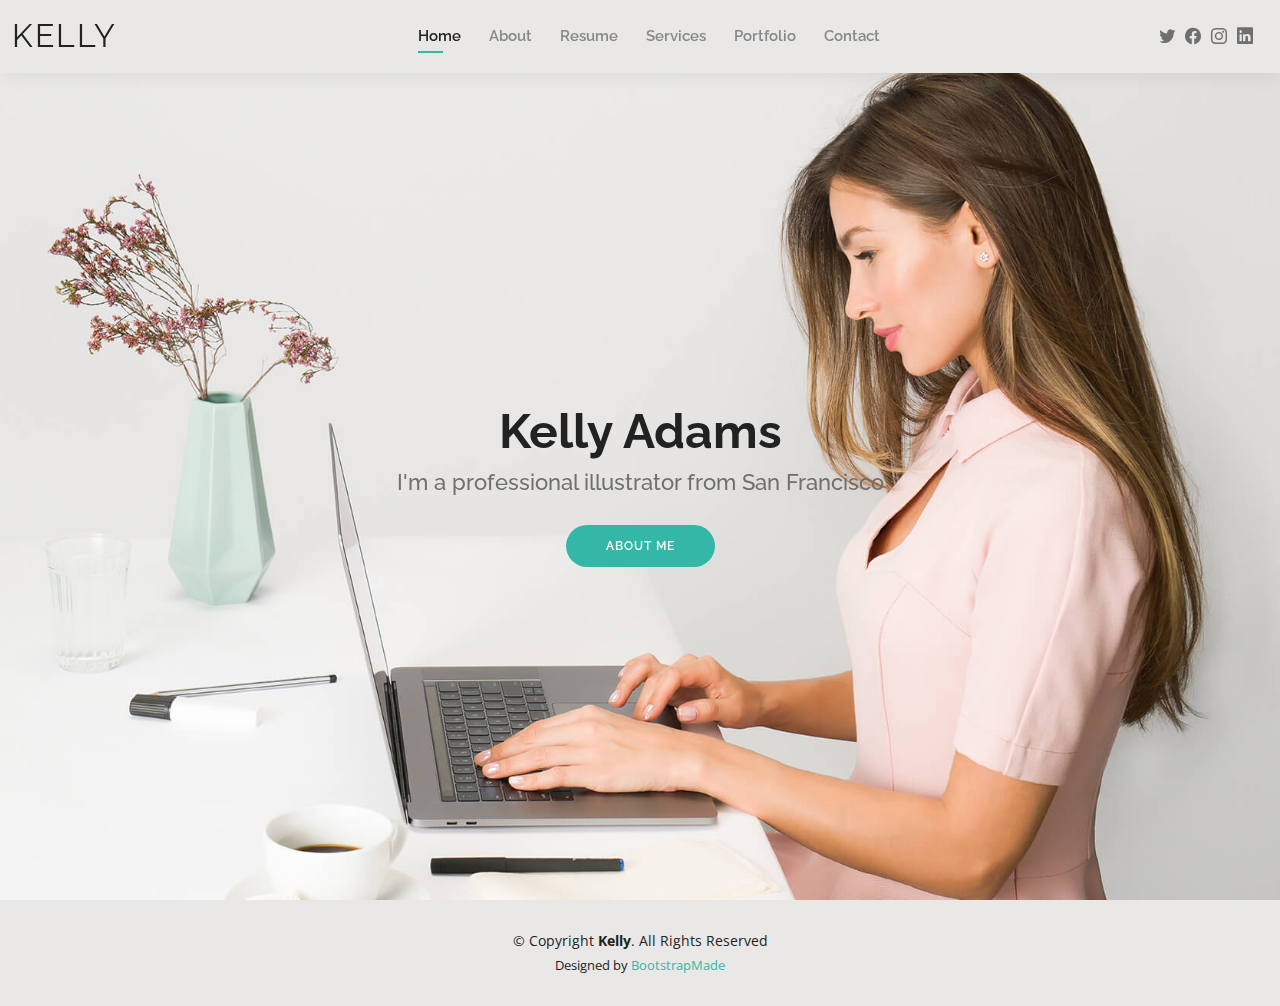
==== index.html @ 6302f12e "1" ====
<!DOCTYPE html>
<html lang="en">

<head>
  <meta charset="utf-8">
  <meta content="width=device-width, initial-scale=1.0" name="viewport">

  <title>Kelly Bootstrap Template - Index</title>
  <meta content="" name="description">
  <meta content="" name="keywords">

  <!-- Favicons -->
  <link href="assets/img/favicon.png" rel="icon">
  <link href="assets/img/apple-touch-icon.png" rel="apple-touch-icon">

  <!-- Google Fonts -->
  <link href="https://fonts.googleapis.com/css?family=Open+Sans:300,300i,400,400i,600,600i,700,700i|Raleway:300,300i,400,400i,500,500i,600,600i,700,700i|Poppins:300,300i,400,400i,500,500i,600,600i,700,700i" rel="stylesheet">

  <!-- Vendor CSS Files -->
  <link href="assets/vendor/aos/aos.css" rel="stylesheet">
  <link href="assets/vendor/bootstrap/css/bootstrap.min.css" rel="stylesheet">
  <link href="assets/vendor/bootstrap-icons/bootstrap-icons.css" rel="stylesheet">
  <link href="assets/vendor/boxicons/css/boxicons.min.css" rel="stylesheet">
  <link href="assets/vendor/glightbox/css/glightbox.min.css" rel="stylesheet">
  <link href="assets/vendor/swiper/swiper-bundle.min.css" rel="stylesheet">

  <!-- Template Main CSS File -->
  <link href="assets/css/style.css" rel="stylesheet">

  <!-- =======================================================
  * Template Name: Kelly - v4.5.0
  * Template URL: https://bootstrapmade.com/kelly-free-bootstrap-cv-resume-html-template/
  * Author: BootstrapMade.com
  * License: https://bootstrapmade.com/license/
  ======================================================== -->
</head>

<body>

  <!-- ======= Header ======= -->
  <header id="header" class="fixed-top">
    <div class="container-fluid d-flex justify-content-between align-items-center">

      <h1 class="logo me-auto me-lg-0"><a href="index.html">Kelly</a></h1>
      <!-- Uncomment below if you prefer to use an image logo -->
      <!-- <a href="index.html" class="logo"><img src="assets/img/logo.png" alt="" class="img-fluid"></a>-->

      <nav id="navbar" class="navbar order-last order-lg-0">
        <ul>
          <li><a class="active" href="index.html">Home</a></li>
          <li><a href="about.html">About</a></li>
          <li><a href="resume.html">Resume</a></li>
          <li><a href="services.html">Services</a></li>
          <li><a href="portfolio.html">Portfolio</a></li>
          <li><a href="contact.html">Contact</a></li>
        </ul>
        <i class="bi bi-list mobile-nav-toggle"></i>
      </nav><!-- .navbar -->

      <div class="header-social-links">
        <a href="#" class="twitter"><i class="bi bi-twitter"></i></a>
        <a href="#" class="facebook"><i class="bi bi-facebook"></i></a>
        <a href="#" class="instagram"><i class="bi bi-instagram"></i></a>
        <a href="#" class="linkedin"><i class="bi bi-linkedin"></i></i></a>
      </div>

    </div>

  </header><!-- End Header -->

  <!-- ======= Hero Section ======= -->
  <section id="hero" class="d-flex align-items-center">
    <div class="container d-flex flex-column align-items-center" data-aos="zoom-in" data-aos-delay="100">
      <h1>Kelly Adams</h1>
      <h2>I'm a professional illustrator from San Francisco</h2>
      <a href="about.html" class="btn-about">About Me</a>
    </div>
  </section><!-- End Hero -->

  <!-- ======= Footer ======= -->
  <footer id="footer">
    <div class="container">
      <div class="copyright">
        &copy; Copyright <strong><span>Kelly</span></strong>. All Rights Reserved
      </div>
      <div class="credits">
        <!-- All the links in the footer should remain intact. -->
        <!-- You can delete the links only if you purchased the pro version. -->
        <!-- Licensing information: https://bootstrapmade.com/license/ -->
        <!-- Purchase the pro version with working PHP/AJAX contact form: https://bootstrapmade.com/kelly-free-bootstrap-cv-resume-html-template/ -->
        Designed by <a href="https://bootstrapmade.com/">BootstrapMade</a>
      </div>
    </div>
  </footer><!-- End  Footer -->

  <div id="preloader"></div>
  <a href="#" class="back-to-top d-flex align-items-center justify-content-center"><i class="bi bi-arrow-up-short"></i></a>

  <!-- Vendor JS Files -->
  <script src="assets/vendor/aos/aos.js"></script>
  <script src="assets/vendor/bootstrap/js/bootstrap.bundle.min.js"></script>
  <script src="assets/vendor/glightbox/js/glightbox.min.js"></script>
  <script src="assets/vendor/isotope-layout/isotope.pkgd.min.js"></script>
  <script src="assets/vendor/php-email-form/validate.js"></script>
  <script src="assets/vendor/purecounter/purecounter.js"></script>
  <script src="assets/vendor/swiper/swiper-bundle.min.js"></script>
  <script src="assets/vendor/waypoints/noframework.waypoints.js"></script>

  <!-- Template Main JS File -->
  <script src="assets/js/main.js"></script>

</body>

</html>
---- assets/css/style.css ----
/**
* Template Name: Kelly - v4.5.0
* Template URL: https://bootstrapmade.com/kelly-free-bootstrap-cv-resume-html-template/
* Author: BootstrapMade.com
* License: https://bootstrapmade.com/license/
*/

/*--------------------------------------------------------------
# General
--------------------------------------------------------------*/
body {
  font-family: "Open Sans", sans-serif;
  color: #444444;
}

a {
  color: #34b7a7;
  text-decoration: none;
}

a:hover {
  color: #51cdbe;
  text-decoration: none;
}

h1, h2, h3, h4, h5, h6 {
  font-family: "Raleway", sans-serif;
}

#main {
  margin-top: 50px;
}
@media (max-width: 992px) {
  #main {
    margin-top: 30px;
  }
}

/*--------------------------------------------------------------
# Preloader
--------------------------------------------------------------*/
#preloader {
  position: fixed;
  top: 0;
  left: 0;
  right: 0;
  bottom: 0;
  z-index: 9999;
  overflow: hidden;
  background: #fff;
}

#preloader:before {
  content: "";
  position: fixed;
  top: calc(50% - 30px);
  left: calc(50% - 30px);
  border: 6px solid #34b7a7;
  border-top-color: #dcf5f2;
  border-radius: 50%;
  width: 60px;
  height: 60px;
  -webkit-animation: animate-preloader 1s linear infinite;
  animation: animate-preloader 1s linear infinite;
}

@-webkit-keyframes animate-preloader {
  0% {
    transform: rotate(0deg);
  }
  100% {
    transform: rotate(360deg);
  }
}

@keyframes animate-preloader {
  0% {
    transform: rotate(0deg);
  }
  100% {
    transform: rotate(360deg);
  }
}
/*--------------------------------------------------------------
# Back to top button
--------------------------------------------------------------*/
.back-to-top {
  position: fixed;
  visibility: hidden;
  opacity: 0;
  right: 15px;
  bottom: 15px;
  z-index: 996;
  background: #34b7a7;
  width: 40px;
  height: 40px;
  border-radius: 50px;
  transition: all 0.4s;
}
.back-to-top i {
  font-size: 24px;
  color: #fff;
  line-height: 0;
}
.back-to-top:hover {
  background: #49cbbb;
  color: #fff;
}
.back-to-top.active {
  visibility: visible;
  opacity: 1;
}

/*--------------------------------------------------------------
# Header
--------------------------------------------------------------*/
#header {
  background: #e9e8e6;
  box-shadow: 0px 0px 25px 0 rgba(0, 0, 0, 0.08);
  z-index: 997;
  padding: 15px 0;
}
#header .logo {
  font-size: 32px;
  margin: 0;
  padding: 0;
  line-height: 1;
  font-weight: 400;
  letter-spacing: 2px;
  text-transform: uppercase;
}
#header .logo a {
  color: #222222;
}
#header .logo img {
  max-height: 40px;
}
@media (max-width: 992px) {
  #header .logo {
    font-size: 28px;
  }
}

/*--------------------------------------------------------------
# Header Social Links
--------------------------------------------------------------*/
.header-social-links {
  padding-right: 15px;
}
.header-social-links a {
  color: #6f6f6f;
  padding-left: 6px;
  display: inline-block;
  line-height: 0px;
  transition: 0.3s;
  font-size: 16px;
}
.header-social-links a:hover {
  color: #34b7a7;
}

/*--------------------------------------------------------------
# Navigation Menu
--------------------------------------------------------------*/
/**
* Desktop Navigation 
*/
.navbar {
  padding: 0;
}
.navbar ul {
  margin: 0;
  padding: 0;
  display: flex;
  list-style: none;
  align-items: center;
}
.navbar li {
  position: relative;
  padding: 10px 0 10px 28px;
}
.navbar a, .navbar a:focus {
  display: flex;
  align-items: center;
  justify-content: space-between;
  font-family: "Raleway", sans-serif;
  font-size: 15px;
  font-weight: 600;
  color: #888888;
  white-space: nowrap;
  transition: 0.3s;
  position: relative;
}
.navbar a i, .navbar a:focus i {
  font-size: 12px;
  line-height: 0;
  margin-left: 5px;
}
.navbar > ul > li > a:before {
  content: "";
  position: absolute;
  width: 0;
  height: 2px;
  bottom: -5px;
  left: 0;
  background-color: #34b7a7;
  visibility: hidden;
  width: 0px;
  transition: all 0.3s ease-in-out 0s;
}
.navbar a:hover:before, .navbar li:hover > a:before, .navbar .active:before {
  visibility: visible;
  width: 25px;
}
.navbar a:hover, .navbar .active, .navbar .active:focus, .navbar li:hover > a {
  color: #222222;
}
.navbar .dropdown ul {
  display: block;
  position: absolute;
  left: 14px;
  top: calc(100% + 30px);
  margin: 0;
  padding: 10px 0;
  z-index: 99;
  opacity: 0;
  visibility: hidden;
  background: #fff;
  box-shadow: 0px 0px 30px rgba(127, 137, 161, 0.25);
  transition: 0.3s;
  border-radius: 4px;
}
.navbar .dropdown ul li {
  min-width: 200px;
  padding: 0;
}
.navbar .dropdown ul a {
  padding: 10px 20px;
  font-size: 15px;
  text-transform: none;
  font-weight: 600;
}
.navbar .dropdown ul a i {
  font-size: 12px;
}
.navbar .dropdown ul a:hover, .navbar .dropdown ul .active:hover, .navbar .dropdown ul li:hover > a {
  color: #34b7a7;
}
.navbar .dropdown:hover > ul {
  opacity: 1;
  top: 100%;
  visibility: visible;
}
.navbar .dropdown .dropdown ul {
  top: 0;
  left: calc(100% - 30px);
  visibility: hidden;
}
.navbar .dropdown .dropdown:hover > ul {
  opacity: 1;
  top: 0;
  left: 100%;
  visibility: visible;
}
@media (max-width: 1366px) {
  .navbar .dropdown .dropdown ul {
    left: -90%;
  }
  .navbar .dropdown .dropdown:hover > ul {
    left: -100%;
  }
}

/**
* Mobile Navigation 
*/
.mobile-nav-toggle {
  color: #222222;
  font-size: 28px;
  cursor: pointer;
  display: none;
  line-height: 0;
  transition: 0.5s;
}
.mobile-nav-toggle.bi-x {
  color: #fff;
}

@media (max-width: 991px) {
  .mobile-nav-toggle {
    display: block;
  }

  .navbar ul {
    display: none;
  }
}
.navbar-mobile {
  position: fixed;
  overflow: hidden;
  top: 0;
  right: 0;
  left: 0;
  bottom: 0;
  background: rgba(9, 9, 9, 0.9);
  transition: 0.3s;
  z-index: 999;
}
.navbar-mobile .mobile-nav-toggle {
  position: absolute;
  top: 15px;
  right: 15px;
}
.navbar-mobile ul {
  display: block;
  position: absolute;
  top: 55px;
  right: 15px;
  bottom: 15px;
  left: 15px;
  padding: 10px 0;
  border-radius: 10px;
  background-color: #fff;
  overflow-y: auto;
  transition: 0.3s;
}
.navbar-mobile a, .navbar-mobile a:focus {
  font-size: 15px;
  padding-right: 15px;
  color: #222222;
}
.navbar-mobile a:hover, .navbar-mobile .active, .navbar-mobile li:hover > a {
  color: #34b7a7;
}
.navbar-mobile .getstarted, .navbar-mobile .getstarted:focus {
  margin: 15px;
}
.navbar-mobile .dropdown ul {
  position: static;
  display: none;
  margin: 10px 20px;
  padding: 10px 0;
  z-index: 99;
  opacity: 1;
  visibility: visible;
  background: #fff;
  box-shadow: 0px 0px 30px rgba(127, 137, 161, 0.25);
}
.navbar-mobile .dropdown ul li {
  min-width: 200px;
}
.navbar-mobile .dropdown ul a {
  padding: 10px 20px;
}
.navbar-mobile .dropdown ul a i {
  font-size: 12px;
}
.navbar-mobile .dropdown ul a:hover, .navbar-mobile .dropdown ul .active:hover, .navbar-mobile .dropdown ul li:hover > a {
  color: #34b7a7;
}
.navbar-mobile .dropdown > .dropdown-active {
  display: block;
}

/*--------------------------------------------------------------
# Hero Section
--------------------------------------------------------------*/
#hero {
  width: 100%;
  height: 100vh;
  background: url("../img/hero-bg.jpg") top right;
  background-size: cover;
}
#hero .container {
  padding-top: 70px;
  position: relative;
}
@media (max-width: 992px) {
  #hero .container {
    padding-top: 58px;
  }
}
#hero h1 {
  margin: 0;
  font-size: 48px;
  font-weight: 700;
  line-height: 56px;
  color: #222222;
}
#hero h2 {
  color: #6f6f6f;
  margin: 10px 0 0 0;
  font-size: 22px;
}
#hero .btn-about {
  font-family: "Raleway", sans-serif;
  text-transform: uppercase;
  font-weight: 600;
  font-size: 12px;
  letter-spacing: 1px;
  display: inline-block;
  padding: 12px 40px;
  border-radius: 50px;
  transition: 0.5s;
  margin-top: 30px;
  color: #fff;
  background: #34b7a7;
}
#hero .btn-about:hover {
  background: #3dc8b7;
}
@media (min-width: 1024px) {
  #hero {
    background-attachment: fixed;
  }
}
@media (max-width: 992px) {
  #hero:before {
    content: "";
    background: rgba(255, 255, 255, 0.8);
    position: absolute;
    bottom: 0;
    top: 0;
    left: 0;
    right: 0;
  }
  #hero h1 {
    font-size: 28px;
    line-height: 36px;
  }
  #hero h2 {
    font-size: 18px;
    line-height: 24px;
  }
}

/*--------------------------------------------------------------
# Sections General
--------------------------------------------------------------*/
section {
  padding: 60px 0;
}

.section-bg {
  background-color: #e7f8f6;
}

.section-title {
  text-align: center;
  padding-bottom: 30px;
}
.section-title h2 {
  font-size: 32px;
  font-weight: bold;
  text-transform: uppercase;
  margin-bottom: 20px;
  padding-bottom: 20px;
  position: relative;
}
.section-title h2::after {
  content: "";
  position: absolute;
  display: block;
  width: 50px;
  height: 3px;
  background: #34b7a7;
  bottom: 0;
  left: calc(50% - 25px);
}
.section-title p {
  margin-bottom: 0;
}

/*--------------------------------------------------------------
# Cta
--------------------------------------------------------------*/
.cta {
  background: linear-gradient(rgba(0, 0, 0, 0.6), rgba(0, 0, 0, 0.6)), url("../img/bg-1.jpg") fixed center center;
  background-size: cover;
  padding: 80px 0;
}
.cta h3 {
  color: #fff;
  font-size: 28px;
  font-weight: 700;
}
.cta p {
  color: #fff;
}
.cta .cta-btn {
  font-family: "Raleway", sans-serif;
  text-transform: uppercase;
  font-weight: 500;
  font-size: 16px;
  letter-spacing: 1px;
  display: inline-block;
  padding: 8px 20px;
  border-radius: 2px;
  transition: 0.5s;
  margin: 10px;
  border: 2px solid #fff;
  color: #fff;
}
.cta .cta-btn:hover {
  background: #34b7a7;
  border: 2px solid #34b7a7;
}
@media (max-width: 1024px) {
  .cta {
    background-attachment: scroll;
  }
}
@media (min-width: 769px) {
  .cta .cta-btn-container {
    display: flex;
    align-items: center;
    justify-content: flex-end;
  }
}

/*--------------------------------------------------------------
# About
--------------------------------------------------------------*/
.about .content h3 {
  font-weight: 700;
  font-size: 26px;
  color: #555555;
}
.about .content ul {
  list-style: none;
  padding: 0;
}
.about .content ul li {
  padding-bottom: 10px;
}
.about .content ul i {
  font-size: 20px;
  padding-right: 2px;
  color: #34b7a7;
}
.about .content p:last-child {
  margin-bottom: 0;
}

/*--------------------------------------------------------------
# Skills
--------------------------------------------------------------*/
.skills .progress {
  height: 60px;
  display: block;
  background: none;
  border-radius: 0;
}
.skills .progress .skill {
  padding: 10px 0;
  margin: 0 0 6px 0;
  text-transform: uppercase;
  display: block;
  font-weight: 600;
  font-family: "Poppins", sans-serif;
  color: #222222;
}
.skills .progress .skill .val {
  float: right;
  font-style: normal;
}
.skills .progress-bar-wrap {
  background: #f3f3f3;
}
.skills .progress-bar {
  width: 1px;
  height: 10px;
  transition: 0.9s;
  background-color: #34b7a7;
}

/*--------------------------------------------------------------
# Facts
--------------------------------------------------------------*/
.facts .counters span {
  font-size: 48px;
  display: block;
  color: #34b7a7;
}
.facts .counters p {
  padding: 0;
  margin: 0 0 20px 0;
  font-family: "Raleway", sans-serif;
  font-size: 14px;
}

/*--------------------------------------------------------------
# Testimonials
--------------------------------------------------------------*/
.testimonials .section-header {
  margin-bottom: 40px;
}
.testimonials .testimonials-carousel, .testimonials .testimonials-slider {
  overflow: hidden;
}
.testimonials .testimonial-item {
  text-align: center;
}
.testimonials .testimonial-item .testimonial-img {
  width: 120px;
  border-radius: 50%;
  border: 4px solid #fff;
  margin: 0 auto;
}
.testimonials .testimonial-item h3 {
  font-size: 20px;
  font-weight: bold;
  margin: 10px 0 5px 0;
  color: #111;
}
.testimonials .testimonial-item h4 {
  font-size: 14px;
  color: #999;
  margin: 0 0 15px 0;
}
.testimonials .testimonial-item .quote-icon-left, .testimonials .testimonial-item .quote-icon-right {
  color: #c8efea;
  font-size: 26px;
}
.testimonials .testimonial-item .quote-icon-left {
  display: inline-block;
  left: -5px;
  position: relative;
}
.testimonials .testimonial-item .quote-icon-right {
  display: inline-block;
  right: -5px;
  position: relative;
  top: 10px;
}
.testimonials .testimonial-item p {
  font-style: italic;
  margin: 0 auto 15px auto;
}
@media (min-width: 992px) {
  .testimonials .testimonial-item p {
    width: 80%;
  }
}
.testimonials .swiper-pagination {
  margin-top: 20px;
  position: relative;
}
.testimonials .swiper-pagination .swiper-pagination-bullet {
  width: 12px;
  height: 12px;
  background-color: #fff;
  opacity: 1;
  border: 1px solid #34b7a7;
}
.testimonials .swiper-pagination .swiper-pagination-bullet-active {
  background-color: #34b7a7;
}

/*--------------------------------------------------------------
# Resume
--------------------------------------------------------------*/
.resume .resume-title {
  font-size: 26px;
  font-weight: 400;
  margin-top: 20px;
  margin-bottom: 20px;
  color: #222222;
}
.resume .resume-item {
  padding: 0 0 20px 20px;
  margin-top: -2px;
  border-left: 2px solid #34b7a7;
  position: relative;
}
.resume .resume-item h4 {
  line-height: 18px;
  font-size: 18px;
  font-weight: 600;
  font-family: "Poppins", sans-serif;
  color: #1d685f;
  margin-bottom: 10px;
}
.resume .resume-item h5 {
  font-size: 16px;
  background: #effbf9;
  padding: 5px 15px;
  display: inline-block;
  font-weight: 600;
  margin-bottom: 10px;
  color: #34b7a7;
}
.resume .resume-item ul {
  padding-left: 20px;
}
.resume .resume-item ul li {
  padding-bottom: 10px;
}
.resume .resume-item:last-child {
  padding-bottom: 0;
}
.resume .resume-item::before {
  content: "";
  position: absolute;
  width: 16px;
  height: 16px;
  border-radius: 50px;
  left: -9px;
  top: 0;
  background: #fff;
  border: 2px solid #34b7a7;
}

/*--------------------------------------------------------------
# Services
--------------------------------------------------------------*/
.services .icon-box {
  text-align: center;
  padding: 70px 20px 80px 20px;
  transition: all ease-in-out 0.3s;
  background: #fff;
  box-shadow: 0px 0 35px 0 rgba(0, 0, 0, 0.08);
}
.services .icon-box .icon {
  margin: 0 auto;
  width: 100px;
  height: 100px;
  display: flex;
  align-items: center;
  justify-content: center;
  transition: ease-in-out 0.3s;
  position: relative;
}
.services .icon-box .icon i {
  font-size: 36px;
  transition: 0.5s;
  position: relative;
}
.services .icon-box .icon svg {
  position: absolute;
  top: 0;
  left: 0;
}
.services .icon-box .icon svg path {
  transition: 0.5s;
  fill: #f5f5f5;
}
.services .icon-box h4 {
  font-weight: 600;
  margin: 10px 0 15px 0;
  font-size: 22px;
}
.services .icon-box h4 a {
  color: #222222;
  transition: ease-in-out 0.3s;
}
.services .icon-box p {
  line-height: 24px;
  font-size: 14px;
  margin-bottom: 0;
}
.services .iconbox-blue i {
  color: #47aeff;
}
.services .iconbox-blue:hover .icon i {
  color: #fff;
}
.services .iconbox-blue:hover .icon path {
  fill: #47aeff;
}
.services .iconbox-orange i {
  color: #ffa76e;
}
.services .iconbox-orange:hover .icon i {
  color: #fff;
}
.services .iconbox-orange:hover .icon path {
  fill: #ffa76e;
}
.services .iconbox-pink i {
  color: #e80368;
}
.services .iconbox-pink:hover .icon i {
  color: #fff;
}
.services .iconbox-pink:hover .icon path {
  fill: #e80368;
}
.services .iconbox-yellow i {
  color: #ffbb2c;
}
.services .iconbox-yellow:hover .icon i {
  color: #fff;
}
.services .iconbox-yellow:hover .icon path {
  fill: #ffbb2c;
}
.services .iconbox-red i {
  color: #ff5828;
}
.services .iconbox-red:hover .icon i {
  color: #fff;
}
.services .iconbox-red:hover .icon path {
  fill: #ff5828;
}
.services .iconbox-teal i {
  color: #11dbcf;
}
.services .iconbox-teal:hover .icon i {
  color: #fff;
}
.services .iconbox-teal:hover .icon path {
  fill: #11dbcf;
}

/*--------------------------------------------------------------
# Portfolio
--------------------------------------------------------------*/
.portfolio .portfolio-item {
  margin-bottom: 30px;
}
.portfolio #portfolio-flters {
  padding: 0;
  margin: 0 auto 20px auto;
  list-style: none;
  text-align: center;
}
.portfolio #portfolio-flters li {
  cursor: pointer;
  display: inline-block;
  padding: 8px 16px 10px 16px;
  font-size: 13px;
  font-weight: 500;
  line-height: 1;
  text-transform: uppercase;
  color: #444444;
  margin-bottom: 5px;
  transition: all 0.3s ease-in-out;
  border-radius: 50px;
}
.portfolio #portfolio-flters li:hover, .portfolio #portfolio-flters li.filter-active {
  color: #fff;
  background: #34b7a7;
}
.portfolio #portfolio-flters li:last-child {
  margin-right: 0;
}
.portfolio .portfolio-wrap {
  transition: 0.3s;
  position: relative;
  overflow: hidden;
  z-index: 1;
  background: rgba(34, 34, 34, 0.6);
}
.portfolio .portfolio-wrap::before {
  content: "";
  background: rgba(34, 34, 34, 0.6);
  position: absolute;
  left: 0;
  right: 0;
  top: 0;
  bottom: 0;
  transition: all ease-in-out 0.3s;
  z-index: 2;
  opacity: 0;
}
.portfolio .portfolio-wrap img {
  transition: all ease-in-out 0.3s;
}
.portfolio .portfolio-wrap .portfolio-info {
  opacity: 0;
  position: absolute;
  top: 0;
  left: 0;
  right: 0;
  bottom: 0;
  z-index: 3;
  transition: all ease-in-out 0.3s;
  display: flex;
  flex-direction: column;
  justify-content: flex-end;
  align-items: flex-start;
  padding: 20px;
}
.portfolio .portfolio-wrap .portfolio-info h4 {
  font-size: 20px;
  color: #fff;
  font-weight: 600;
}
.portfolio .portfolio-wrap .portfolio-info p {
  color: rgba(255, 255, 255, 0.7);
  font-size: 14px;
  text-transform: uppercase;
  padding: 0;
  margin: 0;
  font-style: italic;
}
.portfolio .portfolio-wrap .portfolio-links {
  text-align: center;
  z-index: 4;
}
.portfolio .portfolio-wrap .portfolio-links a {
  color: #fff;
  margin: 0 5px 0 0;
  font-size: 28px;
  display: inline-block;
  transition: 0.3s;
}
.portfolio .portfolio-wrap .portfolio-links a:hover {
  color: #78d9cd;
}
.portfolio .portfolio-wrap:hover::before {
  opacity: 1;
}
.portfolio .portfolio-wrap:hover img {
  transform: scale(1.2);
}
.portfolio .portfolio-wrap:hover .portfolio-info {
  opacity: 1;
}

/*--------------------------------------------------------------
# Portfolio Details
--------------------------------------------------------------*/
.portfolio-details {
  padding-top: 0;
}
.portfolio-details .portfolio-details-slider img {
  width: 100%;
}
.portfolio-details .portfolio-details-slider .swiper-pagination {
  margin-top: 20px;
  position: relative;
}
.portfolio-details .portfolio-details-slider .swiper-pagination .swiper-pagination-bullet {
  width: 12px;
  height: 12px;
  background-color: #fff;
  opacity: 1;
  border: 1px solid #34b7a7;
}
.portfolio-details .portfolio-details-slider .swiper-pagination .swiper-pagination-bullet-active {
  background-color: #34b7a7;
}
.portfolio-details .portfolio-info {
  padding: 30px;
  box-shadow: 0px 0 30px rgba(34, 34, 34, 0.08);
}
.portfolio-details .portfolio-info h3 {
  font-size: 22px;
  font-weight: 700;
  margin-bottom: 20px;
  padding-bottom: 20px;
  border-bottom: 1px solid #eee;
}
.portfolio-details .portfolio-info ul {
  list-style: none;
  padding: 0;
  font-size: 15px;
}
.portfolio-details .portfolio-info ul li + li {
  margin-top: 10px;
}
.portfolio-details .portfolio-description {
  padding-top: 30px;
}
.portfolio-details .portfolio-description h2 {
  font-size: 26px;
  font-weight: 700;
  margin-bottom: 20px;
}
.portfolio-details .portfolio-description p {
  padding: 0;
}

/*--------------------------------------------------------------
# Contact
--------------------------------------------------------------*/
.contact .info {
  width: 100%;
  background: #fff;
}
.contact .info i {
  font-size: 20px;
  color: #34b7a7;
  float: left;
  width: 44px;
  height: 44px;
  background: #effbf9;
  display: flex;
  justify-content: center;
  align-items: center;
  border-radius: 50px;
  transition: all 0.3s ease-in-out;
}
.contact .info h4 {
  padding: 0 0 0 60px;
  font-size: 22px;
  font-weight: 600;
  margin-bottom: 5px;
  color: #222222;
}
.contact .info p {
  padding: 0 0 0 60px;
  margin-bottom: 0;
  font-size: 14px;
  color: #555555;
}
.contact .info .email, .contact .info .phone {
  margin-top: 40px;
}
.contact .info .email:hover i, .contact .info .address:hover i, .contact .info .phone:hover i {
  background: #34b7a7;
  color: #fff;
}
.contact .php-email-form {
  width: 100%;
  background: #fff;
}
.contact .php-email-form .form-group {
  padding-bottom: 8px;
}
.contact .php-email-form .error-message {
  display: none;
  color: #fff;
  background: #ed3c0d;
  text-align: center;
  padding: 15px;
  font-weight: 600;
}
.contact .php-email-form .sent-message {
  display: none;
  color: #fff;
  background: #18d26e;
  text-align: center;
  padding: 15px;
  font-weight: 600;
}
.contact .php-email-form .loading {
  display: none;
  background: #fff;
  text-align: center;
  padding: 15px;
}
.contact .php-email-form .loading:before {
  content: "";
  display: inline-block;
  border-radius: 50%;
  width: 24px;
  height: 24px;
  margin: 0 10px -6px 0;
  border: 3px solid #18d26e;
  border-top-color: #eee;
  -webkit-animation: animate-loading 1s linear infinite;
  animation: animate-loading 1s linear infinite;
}
.contact .php-email-form input, .contact .php-email-form textarea {
  border-radius: 4px;
  box-shadow: none;
  font-size: 14px;
}
.contact .php-email-form input:focus, .contact .php-email-form textarea:focus {
  border-color: #34b7a7;
}
.contact .php-email-form input {
  height: 44px;
}
.contact .php-email-form textarea {
  padding: 10px 12px;
}
.contact .php-email-form button[type=submit] {
  background: #34b7a7;
  border: 0;
  padding: 10px 30px 12px 30px;
  color: #fff;
  transition: 0.4s;
  border-radius: 50px;
}
.contact .php-email-form button[type=submit]:hover {
  background: #3dc8b7;
}
@-webkit-keyframes animate-loading {
  0% {
    transform: rotate(0deg);
  }
  100% {
    transform: rotate(360deg);
  }
}
@keyframes animate-loading {
  0% {
    transform: rotate(0deg);
  }
  100% {
    transform: rotate(360deg);
  }
}

/*--------------------------------------------------------------
# Footer
--------------------------------------------------------------*/
#footer {
  background: #e9e8e6;
  padding: 30px 0;
  color: #222222;
  font-size: 14px;
  text-align: center;
}
#footer .credits {
  padding-top: 5px;
  font-size: 13px;
}
#footer .credits a {
  color: #34b7a7;
}
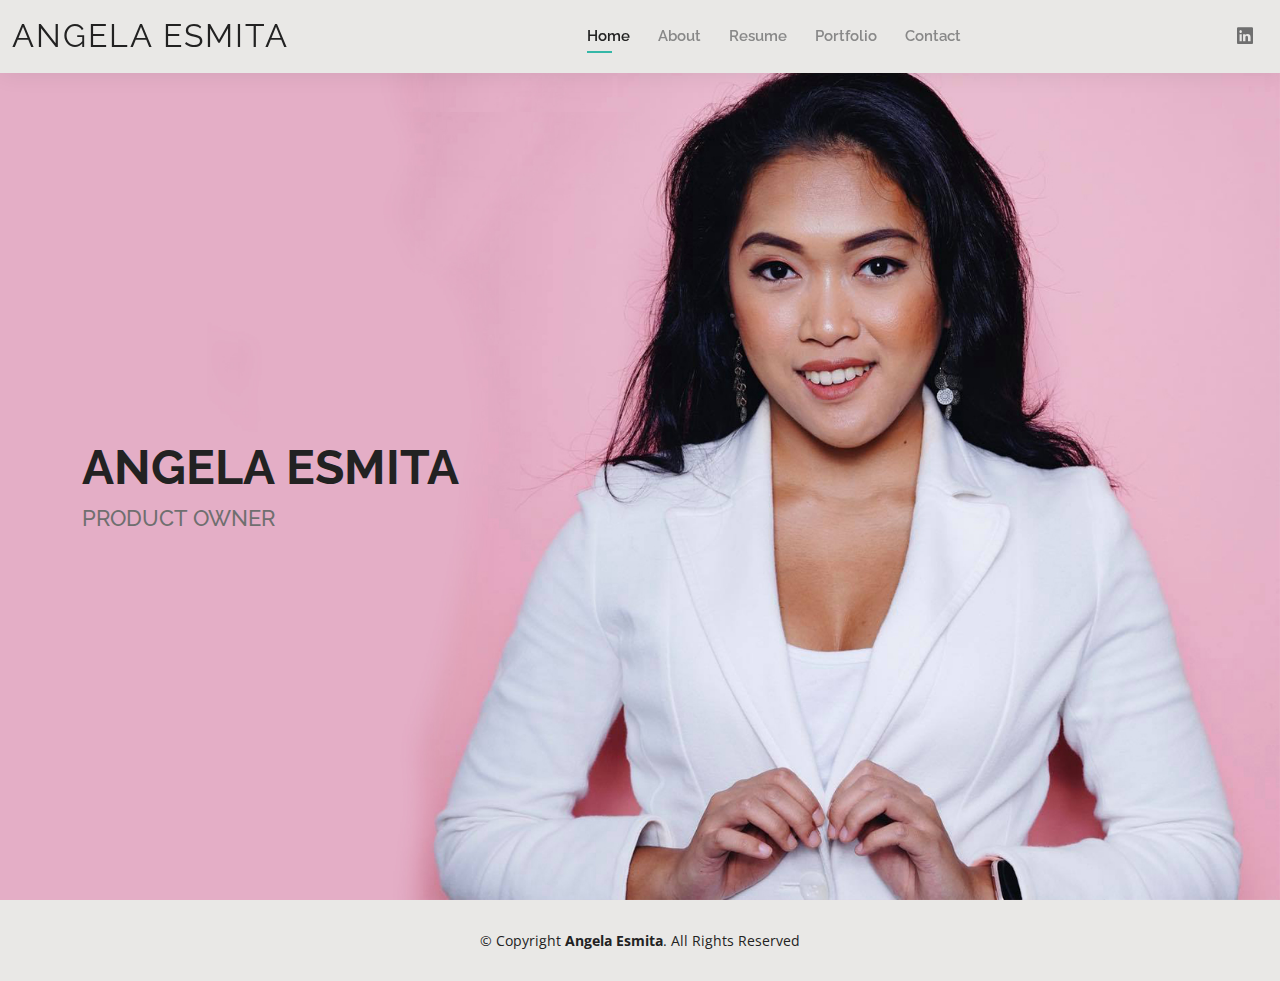
==== commit 754e8d38: "1" ====
--- a/index.html
+++ b/index.html
@@ -41,7 +41,7 @@
   <header id="header" class="fixed-top">
     <div class="container-fluid d-flex justify-content-between align-items-center">
 
-      <h1 class="logo me-auto me-lg-0"><a href="index.html">Kelly</a></h1>
+      <h1 class="logo me-auto me-lg-0"><a href="index.html">ANGELA ESMITA</a></h1>
       <!-- Uncomment below if you prefer to use an image logo -->
       <!-- <a href="index.html" class="logo"><img src="assets/img/logo.png" alt="" class="img-fluid"></a>-->
 
@@ -50,7 +50,6 @@
           <li><a class="active" href="index.html">Home</a></li>
           <li><a href="about.html">About</a></li>
           <li><a href="resume.html">Resume</a></li>
-          <li><a href="services.html">Services</a></li>
           <li><a href="portfolio.html">Portfolio</a></li>
           <li><a href="contact.html">Contact</a></li>
         </ul>
@@ -58,9 +57,9 @@
       </nav><!-- .navbar -->
 
       <div class="header-social-links">
-        <a href="#" class="twitter"><i class="bi bi-twitter"></i></a>
+        <!-- <a href="#" class="twitter"><i class="bi bi-twitter"></i></a>
         <a href="#" class="facebook"><i class="bi bi-facebook"></i></a>
-        <a href="#" class="instagram"><i class="bi bi-instagram"></i></a>
+        <a href="#" class="instagram"><i class="bi bi-instagram"></i></a> -->
         <a href="#" class="linkedin"><i class="bi bi-linkedin"></i></i></a>
       </div>
 
@@ -70,10 +69,10 @@
 
   <!-- ======= Hero Section ======= -->
   <section id="hero" class="d-flex align-items-center">
-    <div class="container d-flex flex-column align-items-center" data-aos="zoom-in" data-aos-delay="100">
-      <h1>Kelly Adams</h1>
-      <h2>I'm a professional illustrator from San Francisco</h2>
-      <a href="about.html" class="btn-about">About Me</a>
+    <div class="container d-flex flex-column align-items-left" data-aos="" data-aos-delay="100">
+      <h1>ANGELA ESMITA</h1>
+      <h2>PRODUCT OWNER</h2>
+      <!-- <a href="about.html" class="btn-about">About Me</a> -->
     </div>
   </section><!-- End Hero -->
 
@@ -81,14 +80,7 @@
   <footer id="footer">
     <div class="container">
       <div class="copyright">
-        &copy; Copyright <strong><span>Kelly</span></strong>. All Rights Reserved
-      </div>
-      <div class="credits">
-        <!-- All the links in the footer should remain intact. -->
-        <!-- You can delete the links only if you purchased the pro version. -->
-        <!-- Licensing information: https://bootstrapmade.com/license/ -->
-        <!-- Purchase the pro version with working PHP/AJAX contact form: https://bootstrapmade.com/kelly-free-bootstrap-cv-resume-html-template/ -->
-        Designed by <a href="https://bootstrapmade.com/">BootstrapMade</a>
+        &copy; Copyright <strong><span>Angela Esmita</span></strong>. All Rights Reserved
       </div>
     </div>
   </footer><!-- End  Footer -->
@@ -111,4 +103,4 @@
 
 </body>
 
-</html>+</html>
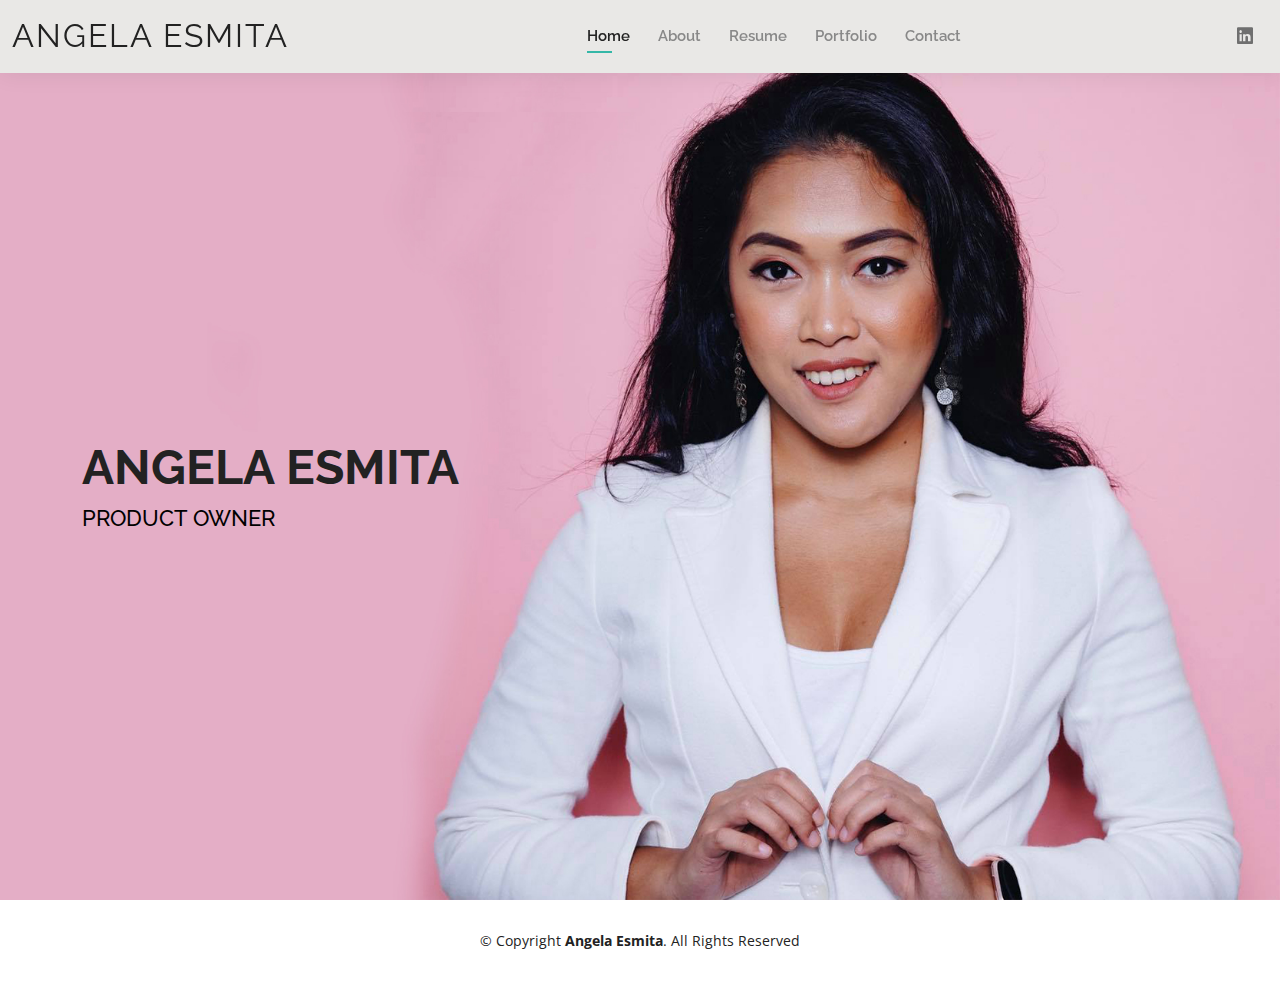
==== commit c6fd8535: "1" ====
--- a/index.html
+++ b/index.html
@@ -5,7 +5,7 @@
   <meta charset="utf-8">
   <meta content="width=device-width, initial-scale=1.0" name="viewport">
 
-  <title>Kelly Bootstrap Template - Index</title>
+  <title>Angela Esmita - Product Owner KL</title>
   <meta content="" name="description">
   <meta content="" name="keywords">
 
@@ -42,8 +42,6 @@
     <div class="container-fluid d-flex justify-content-between align-items-center">
 
       <h1 class="logo me-auto me-lg-0"><a href="index.html">ANGELA ESMITA</a></h1>
-      <!-- Uncomment below if you prefer to use an image logo -->
-      <!-- <a href="index.html" class="logo"><img src="assets/img/logo.png" alt="" class="img-fluid"></a>-->
 
       <nav id="navbar" class="navbar order-last order-lg-0">
         <ul>
@@ -72,7 +70,6 @@
     <div class="container d-flex flex-column align-items-left" data-aos="" data-aos-delay="100">
       <h1>ANGELA ESMITA</h1>
       <h2>PRODUCT OWNER</h2>
-      <!-- <a href="about.html" class="btn-about">About Me</a> -->
     </div>
   </section><!-- End Hero -->
 
--- a/assets/css/style.css
+++ b/assets/css/style.css
@@ -163,7 +163,7 @@
 # Navigation Menu
 --------------------------------------------------------------*/
 /**
-* Desktop Navigation 
+* Desktop Navigation
 */
 .navbar {
   padding: 0;
@@ -272,7 +272,7 @@
 }
 
 /**
-* Mobile Navigation 
+* Mobile Navigation
 */
 .mobile-nav-toggle {
   color: #222222;
@@ -388,7 +388,7 @@
   color: #222222;
 }
 #hero h2 {
-  color: #6f6f6f;
+  color: #000000;
   margin: 10px 0 0 0;
   font-size: 22px;
 }
@@ -1101,7 +1101,7 @@
 # Footer
 --------------------------------------------------------------*/
 #footer {
-  background: #e9e8e6;
+  background: #ffffff80;
   padding: 30px 0;
   color: #222222;
   font-size: 14px;
@@ -1113,4 +1113,4 @@
 }
 #footer .credits a {
   color: #34b7a7;
-}+}
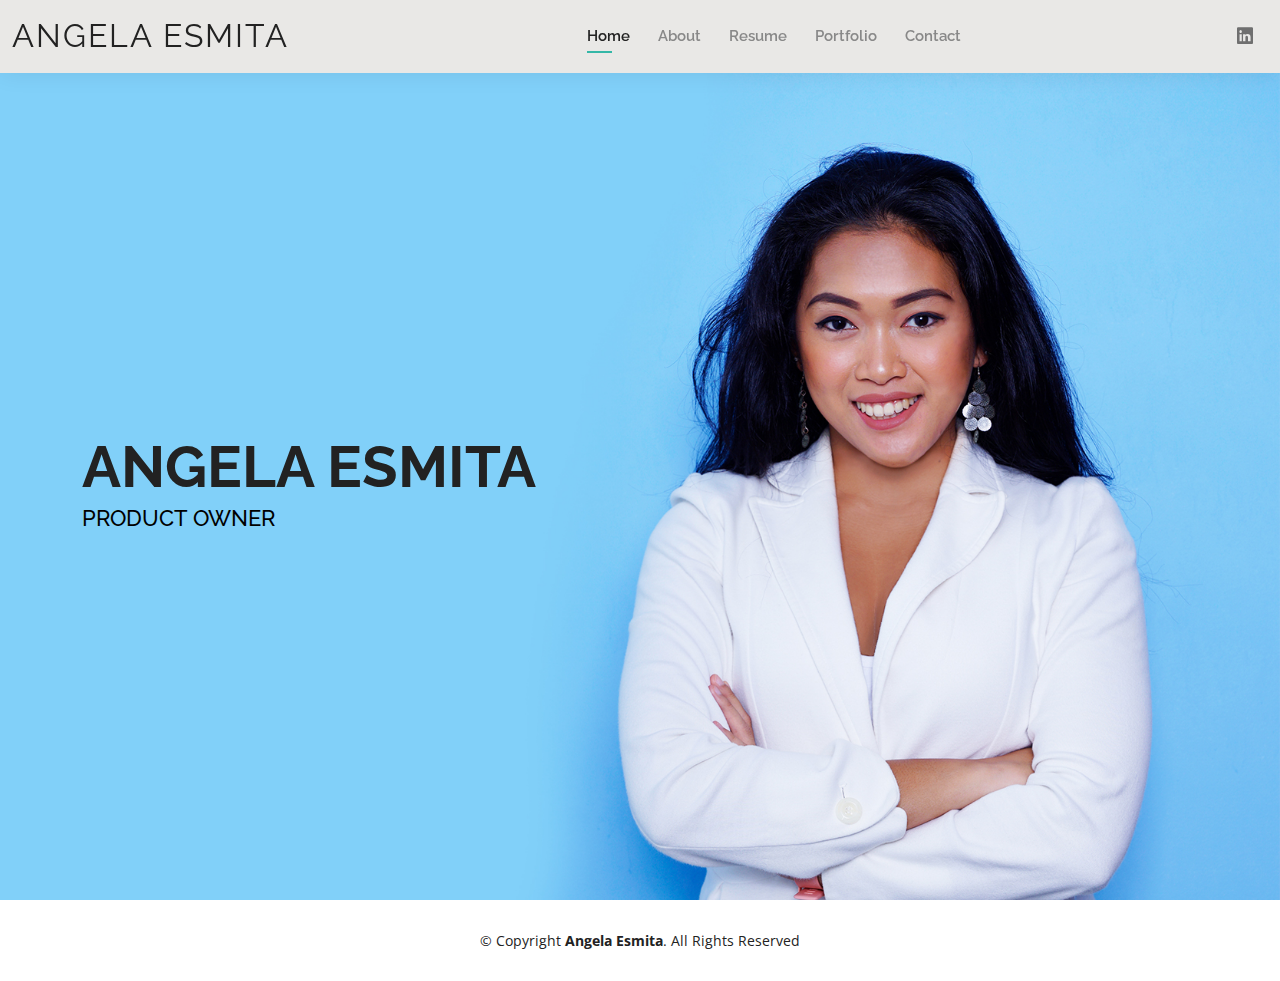
==== commit 7efcaca5: "go" ====
--- a/index.html
+++ b/index.html
@@ -1,11 +1,11 @@
 <!DOCTYPE html>
 <html lang="en">
-
+<!-- ======= By Hank, for Angela x ======= -->
 <head>
   <meta charset="utf-8">
   <meta content="width=device-width, initial-scale=1.0" name="viewport">
 
-  <title>Angela Esmita - Product Owner KL</title>
+  <title>Angela Esmita - Product Owner - Kuala Lumpur</title>
   <meta content="" name="description">
   <meta content="" name="keywords">
 
@@ -26,13 +26,6 @@
 
   <!-- Template Main CSS File -->
   <link href="assets/css/style.css" rel="stylesheet">
-
-  <!-- =======================================================
-  * Template Name: Kelly - v4.5.0
-  * Template URL: https://bootstrapmade.com/kelly-free-bootstrap-cv-resume-html-template/
-  * Author: BootstrapMade.com
-  * License: https://bootstrapmade.com/license/
-  ======================================================== -->
 </head>
 
 <body>
@@ -58,7 +51,7 @@
         <!-- <a href="#" class="twitter"><i class="bi bi-twitter"></i></a>
         <a href="#" class="facebook"><i class="bi bi-facebook"></i></a>
         <a href="#" class="instagram"><i class="bi bi-instagram"></i></a> -->
-        <a href="#" class="linkedin"><i class="bi bi-linkedin"></i></i></a>
+        <a href="https://www.linkedin.com/in/angelaesmita/" class="linkedin"><i class="bi bi-linkedin"></i></i></a>
       </div>
 
     </div>
--- a/assets/css/style.css
+++ b/assets/css/style.css
@@ -382,7 +382,7 @@
 }
 #hero h1 {
   margin: 0;
-  font-size: 48px;
+  font-size: 58px;
   font-weight: 700;
   line-height: 56px;
   color: #222222;
